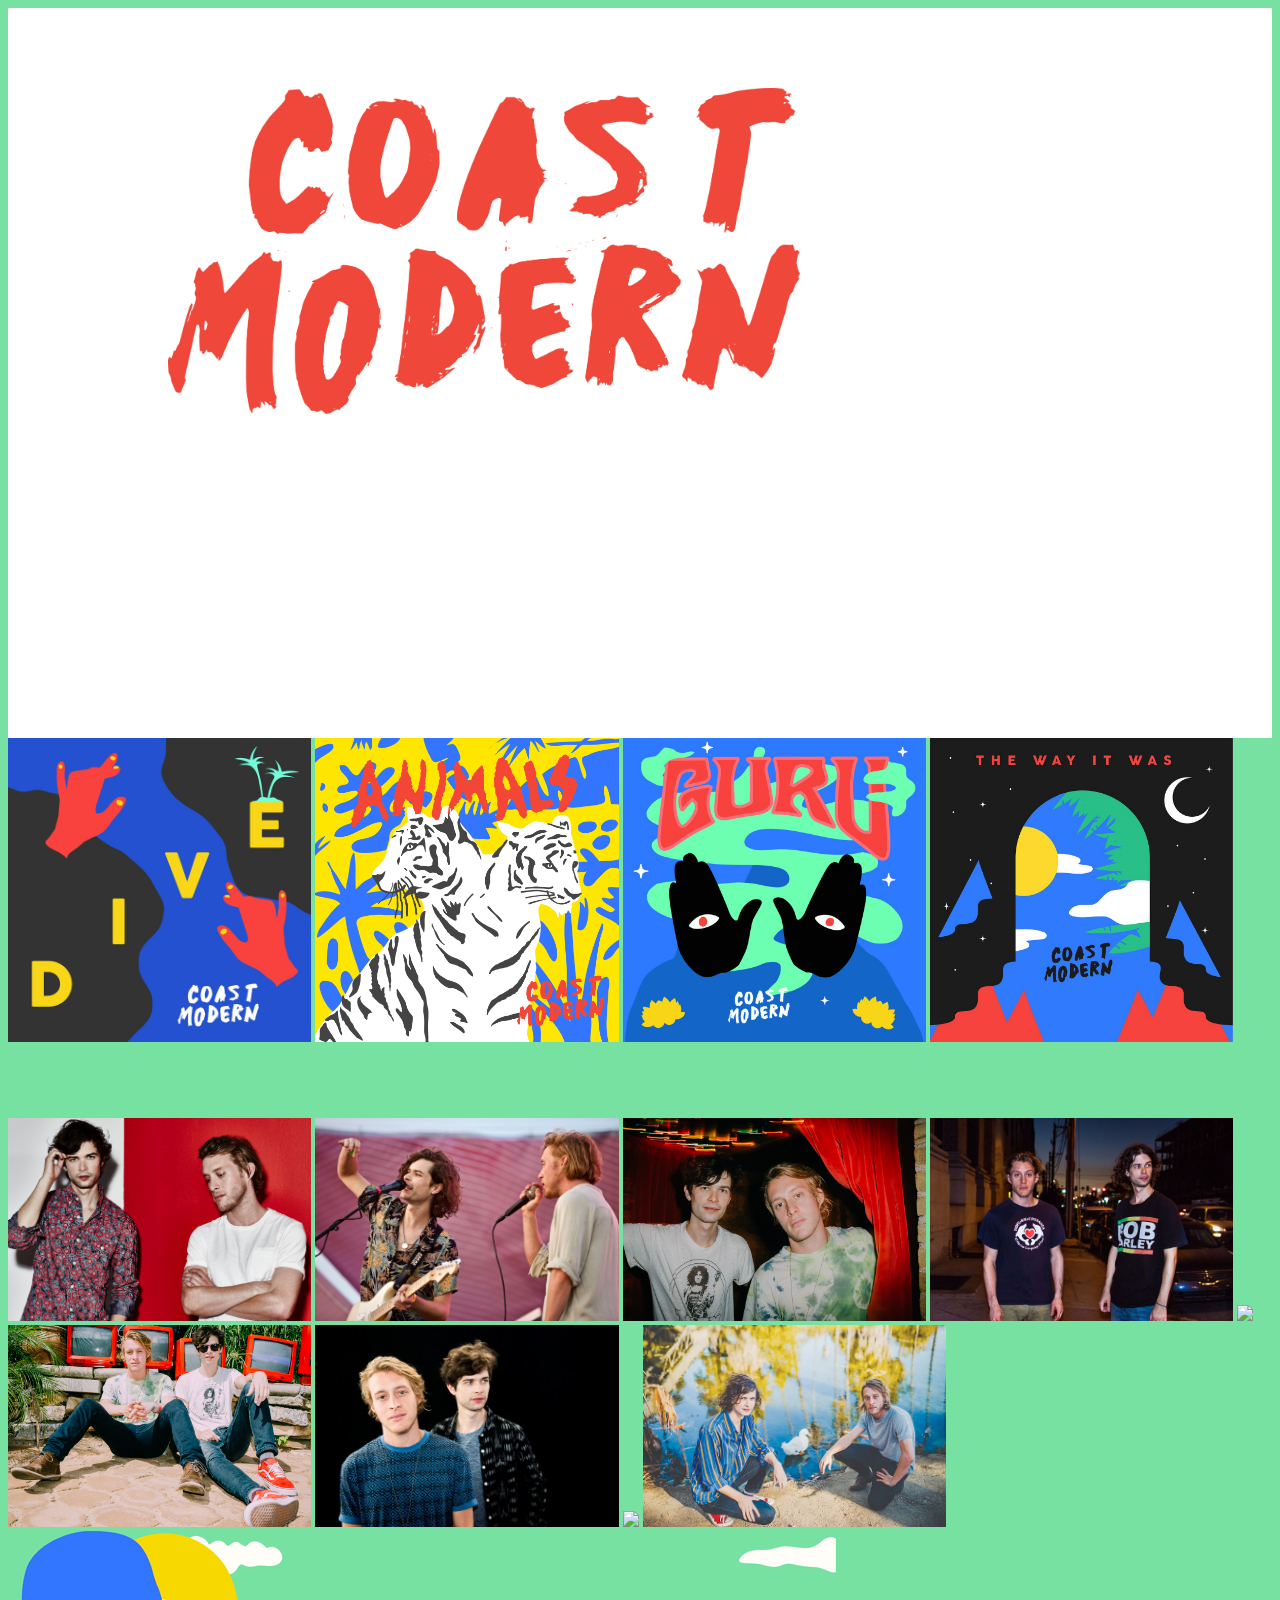
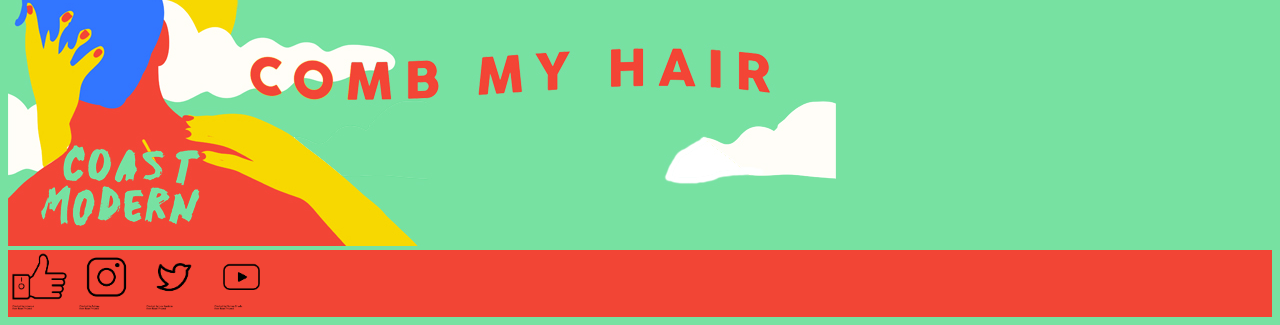
==== cm.html @ 2ae22a70 "all html and some css" ====
<!DOCTYPE html>

<html>

	<head>
	
		<title>Coast Modern</title>
		<meta id="meta" name="viewport" content="width=device-width, intital-scale=1.0"/>
		<link rel="stylesheet" text="css" href="style.css">
	</head>

	<body>
		
		<header>
			<img src="pics/cm.jpg">
			<div class="finh">	
				<a href="https://www.facebook.com/coastmodernmusic" target="_blank"><img src="pics/f.png"></a>
				<a href="https://www.instagram.com/coastmodernmusic/" target="_blank"><img src="pics/i.png"></a>
				<a href="https://twitter.com/coastmodern"><img src="pics/t.png" target="_blank"></a>
				<a href="https://www.youtube.com/channel/UClH3KeHH1ajIsBi0tVoMLUg" target="_blank"><img src="pics/y.png"></a>
			</div>
		</header>
		
		<div class="music">
			<img src="pics/10.jpeg">
			<img src="pics/4.png">
			<img src="pics/3.jpg">
			<img src="pics/5.jpg">
		</div>
		
		<br>
		<br>
		<br>
		<br>
		
		<div class="reel">
			<img src="pics/2.jpg">
			<img src="pics/6.jpg">
			<img src="pics/7.jpeg">
			<img src="pics/8.jpg">
			<img src="pics/11.jpg">
			<img src="pics/12.jpeg">
			<img src="pics/13.jpg">
			<img src="pics/14.jpg">
			<img src="pics/15.jpg">
			
		</div>
		
		<div class="promo">
			<img src="pics/9.jpg">
		</div>	
			
		<footer>
			<a href="https://www.facebook.com/coastmodernmusic" target="_blank"><img src="pics/f.png"></a>
			<a href="https://www.instagram.com/coastmodernmusic/" target="_blank"><img src="pics/i.png"></a>
			<a href="https://twitter.com/coastmodern" target="_blank"><img src="pics/t.png"></a>
			<a href="https://www.youtube.com/channel/UClH3KeHH1ajIsBi0tVoMLUg" target="_blank"><img src="pics/y.png"></a>
		</footer>
		
	</body>


</html>

<footer>
---- style.css ----
.home{
	background-color: #F24535;
}

.home img{
	display: block;
	/* 
margin-top:17em;
	margin-bottom: 17em;
 */
    margin-left: auto;
    margin-right: auto;
    max-width: 25%;
    padding:21em;
    height: auto;
}

body{
	background-color:#77E1A1;
}
header{
	background-color: white;
}

header img{
	max-width: 50%;
	padding-top: 5em;
	padding-left: 10em;
}

.finh {
	margin-left: 100em;
	margin-top: 10 em;
}

.finh img{
	max-width:10%;
	display: block;
}

.music{

}

.music img{
	max-width:24%;
	display: inline-block;
	padding:0;
}

.reel{

}

.reel img{
	max-width:24%;
	display: inline-block;
	padding:0;
}

.promo{

}

.promo img{
	max-width:100%;
	display: inline-block;
	padding:0;
}

footer{
	background-color:  #F24535;
}

footer img{
	max-width:5%;
	display: inline-block;
	padding: 10 em;
}
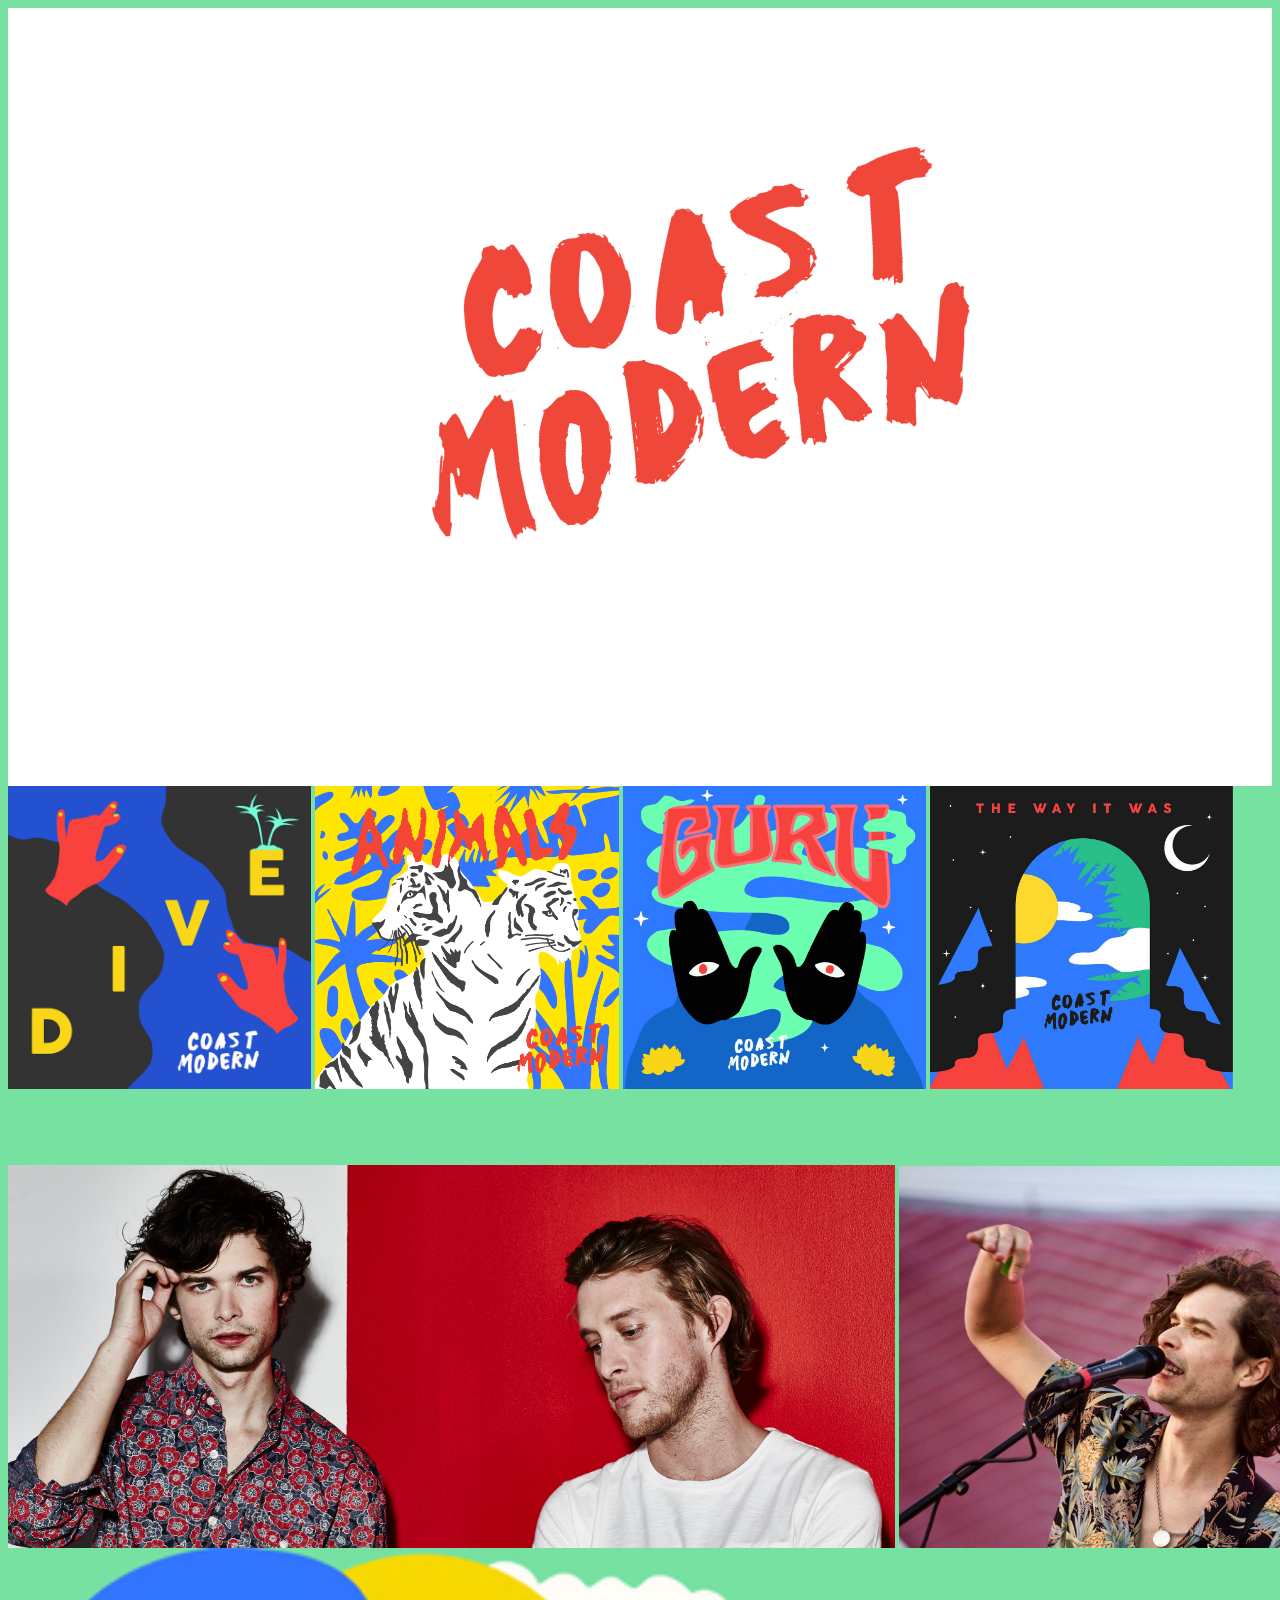
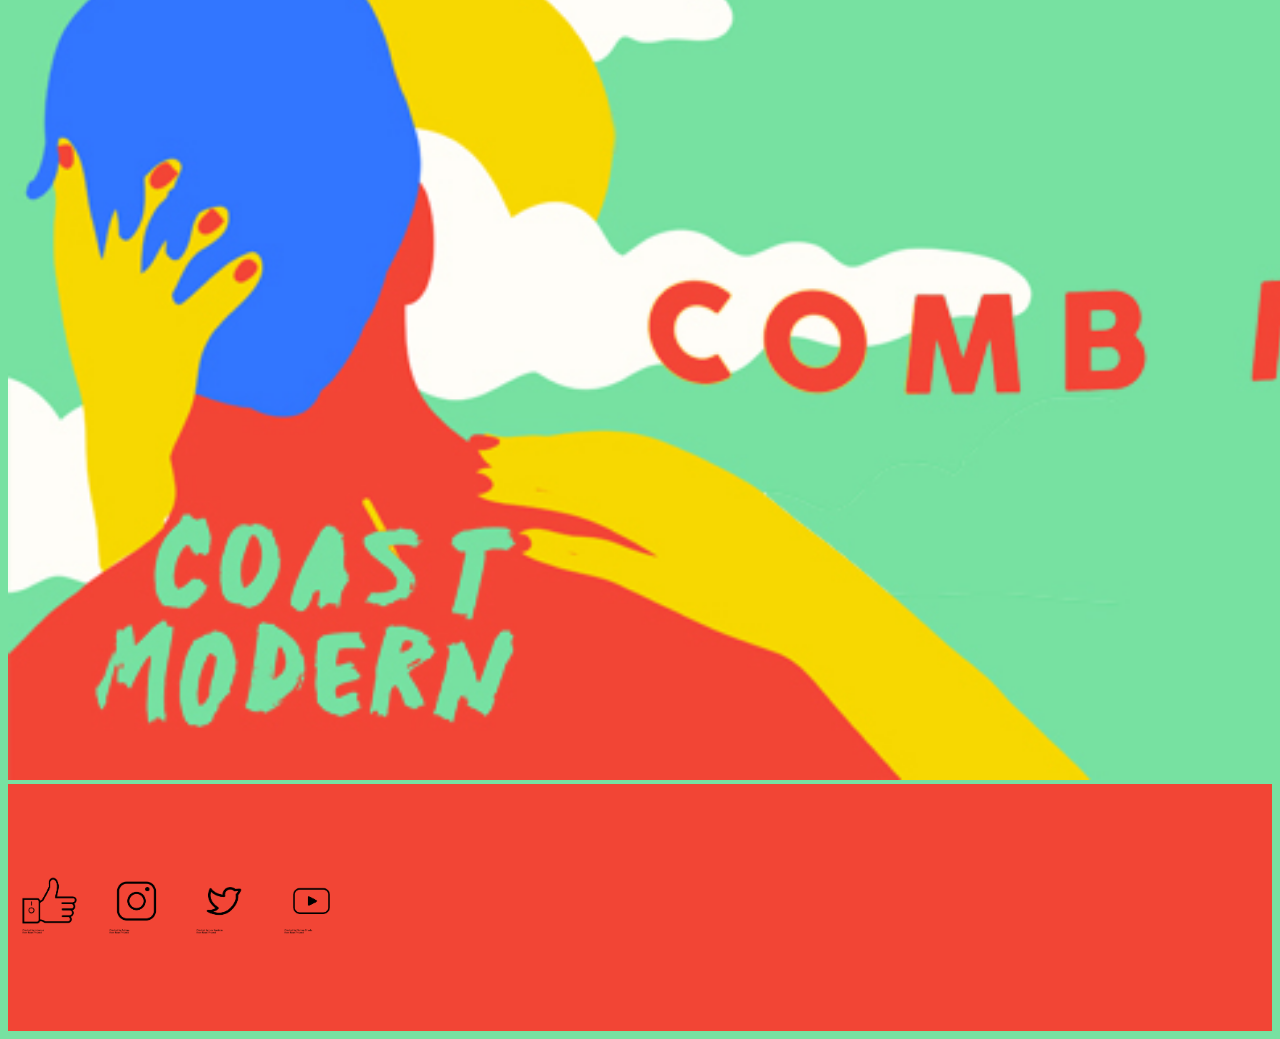
==== commit ce29892c: "developing css" ====
--- a/cm.html
+++ b/cm.html
@@ -13,12 +13,6 @@
 		
 		<header>
 			<img src="pics/cm.jpg">
-			<div class="finh">	
-				<a href="https://www.facebook.com/coastmodernmusic" target="_blank"><img src="pics/f.png"></a>
-				<a href="https://www.instagram.com/coastmodernmusic/" target="_blank"><img src="pics/i.png"></a>
-				<a href="https://twitter.com/coastmodern"><img src="pics/t.png" target="_blank"></a>
-				<a href="https://www.youtube.com/channel/UClH3KeHH1ajIsBi0tVoMLUg" target="_blank"><img src="pics/y.png"></a>
-			</div>
 		</header>
 		
 		<div class="music">
@@ -34,7 +28,7 @@
 		<br>
 		
 		<div class="reel">
-			<img src="pics/2.jpg">
+			<img class="first" src="pics/2.jpg">
 			<img src="pics/6.jpg">
 			<img src="pics/7.jpeg">
 			<img src="pics/8.jpg">
@@ -43,10 +37,13 @@
 			<img src="pics/13.jpg">
 			<img src="pics/14.jpg">
 			<img src="pics/15.jpg">
-			
+			<img src="pics/2.jpg">
+			<img src="pics/6.jpg">
+			<img src="pics/7.jpeg">
+			<img src="pics/8.jpg">
 		</div>
 		
-		<div class="promo">
+		<div class="promo" onclick="myFunction()">
 			<img src="pics/9.jpg">
 		</div>	
 			
@@ -57,6 +54,14 @@
 			<a href="https://www.youtube.com/channel/UClH3KeHH1ajIsBi0tVoMLUg" target="_blank"><img src="pics/y.png"></a>
 		</footer>
 		
+		
+		<script 
+			src="http://code.jquery.com/jquery-3.3.1.min.js"
+			integrity="sha256-FgpCb/KJQlLNfOu91ta32o/NMZxltwRo8QtmkMRdAu8="
+			crossorigin="anonymous">
+		</script>
+		<script src="script.js"></script>	
+		
 	</body>
 
 
--- a/style.css
+++ b/style.css
@@ -1,3 +1,5 @@
+{margin: 0; padding: 0;}
+
 .home{
 	background-color: #F24535;
 }
@@ -18,25 +20,20 @@
 body{
 	background-color:#77E1A1;
 }
+
 header{
 	background-color: white;
+
 }
 
 header img{
-	max-width: 50%;
-	padding-top: 5em;
-	padding-left: 10em;
+	max-width: 45%;
+	padding-top: 15em;
+	padding-left: 25em;
+	padding-bottom: 15em;
+	transform: rotate(-13deg);
 }
 
-.finh {
-	margin-left: 100em;
-	margin-top: 10 em;
-}
-
-.finh img{
-	max-width:10%;
-	display: block;
-}
 
 .music{
 
@@ -48,24 +45,92 @@
 	padding:0;
 }
 
-.reel{
-
+.reel {
+	width: 1920px;
+ 	overflow: hidden;
+ 	margin: 0;
+ 	height: 382.5px;
+ 	width: 3550px;
 }
 
 .reel img{
-	max-width:24%;
+	max-width:25%;
 	display: inline-block;
 	padding:0;
 }
 
+/*keyframe animations*/
+
+.first {
+ -webkit-animation: bannermove 30s linear infinite;
+    -moz-animation: bannermove 30s linear infinite;
+     -ms-animation: bannermove 30s linear infinite;
+      -o-animation: bannermove 30s linear infinite;
+         animation: bannermove 30s linear infinite;
+}
+ 
+@keyframes "bannermove" {
+ 0% {
+    margin-left: 0px;
+ }
+ 100% {
+    margin-left: -2125px;
+ }
+ 
+}
+ 
+@-moz-keyframes bannermove {
+ 0% {
+   margin-left: 0px;
+ }
+ 100% {
+   margin-left: -2125px;
+ }
+ 
+}
+ 
+@-webkit-keyframes "bannermove" {
+ 0% {
+   margin-left: 0px;
+ }
+ 100% {
+   margin-left: -2125px;
+ }
+ 
+}
+ 
+@-ms-keyframes "bannermove" {
+ 0% {
+   margin-left: 0px;
+ }
+ 100% {
+   margin-left: -2125px;
+ }
+ 
+}
+ 
+@-o-keyframes "bannermove" {
+ 0% {
+   margin-left: 0px;
+ }
+ 100% {
+   margin-left: -2125px;
+ }
+ 
+}
+
+/*end keyframe animation*/
+
 .promo{
-
+	margin: 0;
 }
 
 .promo img{
 	max-width:100%;
-	display: inline-block;
+	display: inline;
 	padding:0;
+	min-height: 832.5px;
+    min-width: 2188px;
 }
 
 footer{
@@ -75,5 +140,8 @@
 footer img{
 	max-width:5%;
 	display: inline-block;
-	padding: 10 em;
+	padding: 10px;
+	margin-top: 5em;
+	margin-bottom: 5em;
+	margin-left: 10 em;
 }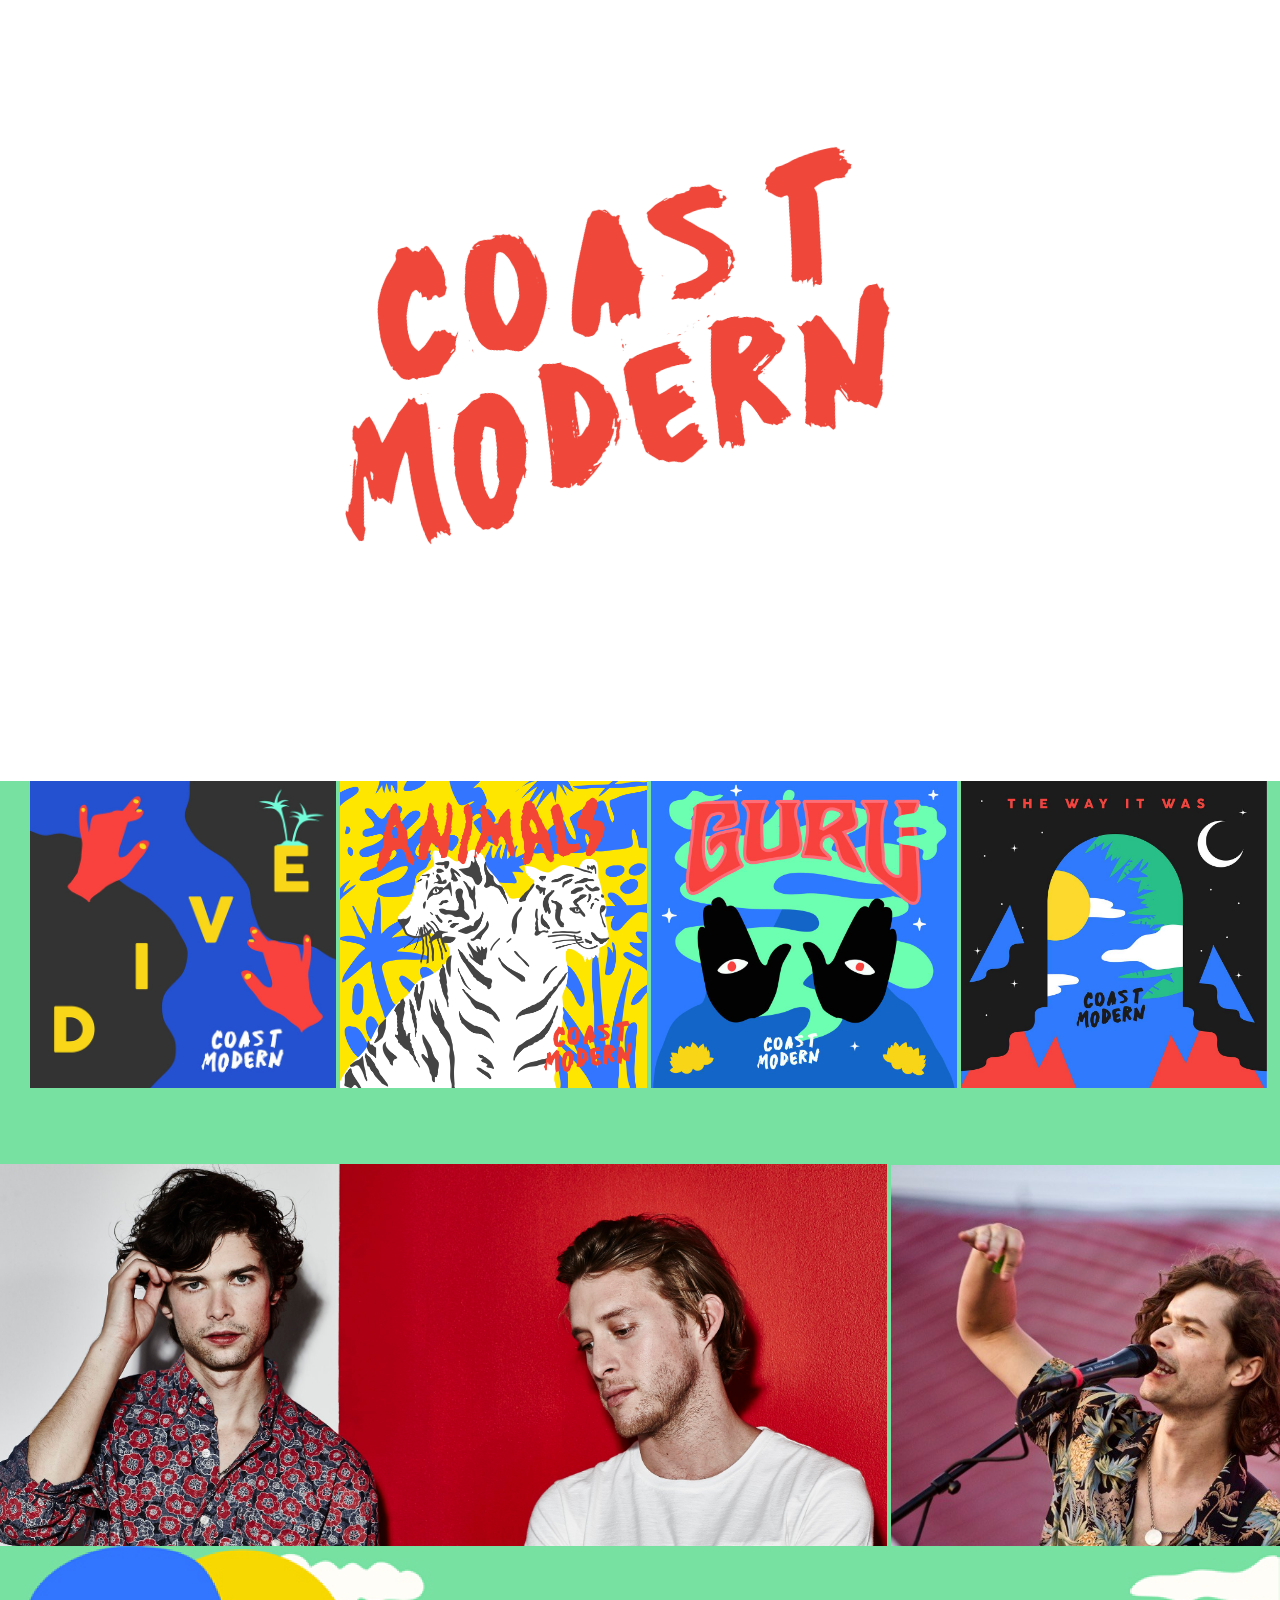
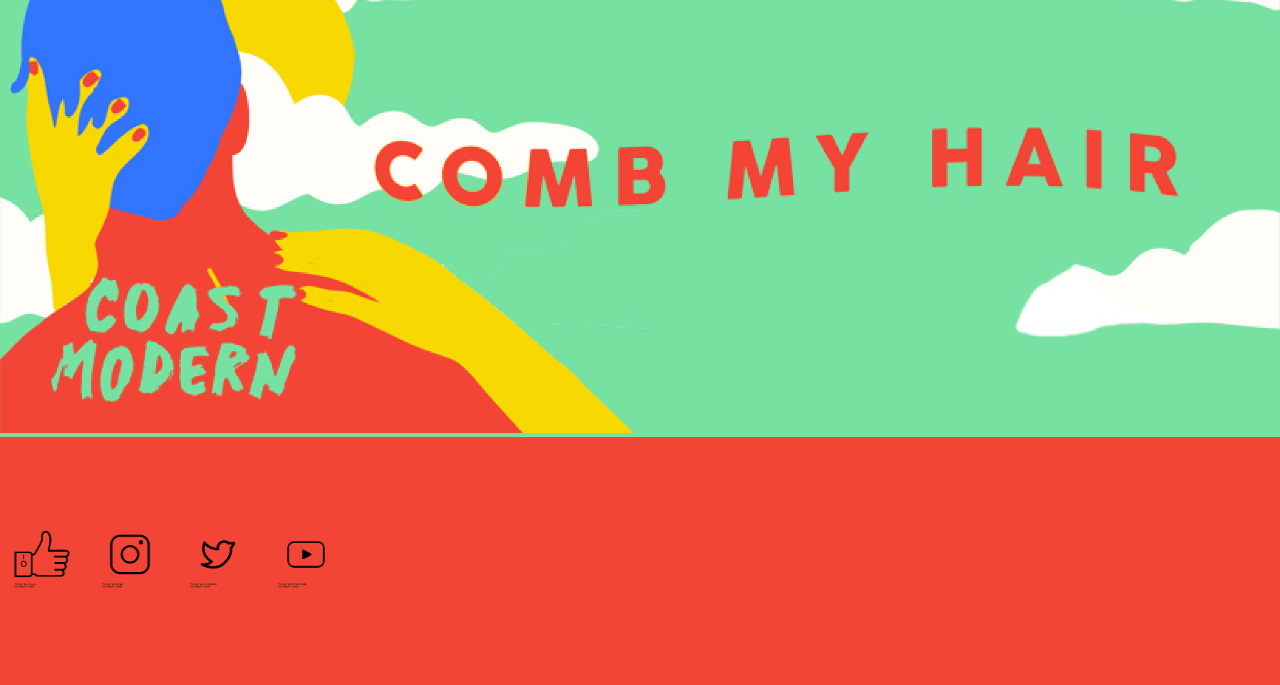
==== commit c212aaf3: "near final some jss needs to be adjusted" ====
--- a/cm.html
+++ b/cm.html
@@ -16,35 +16,35 @@
 		</header>
 		
 		<div class="music">
-			<img src="pics/10.jpeg">
-			<img src="pics/4.png">
-			<img src="pics/3.jpg">
-			<img src="pics/5.jpg">
+			<a href="pics/dive.png" title="Dive"><img src="pics/10.jpeg" alt="dive" /></a>
+			<a href="pics/animals.png" title="Animals"><img src="pics/4.png" alt="animals" /></a>
+			<a href="pics/guru.jpg" title="Guru"><img src="pics/3.jpg" alt="guru" /></a>
+			<a href="pics/twiw.jpg" title="The way it Was"><img src="pics/5.jpg" alt="the way it was" /></a>
 		</div>
 		
 		<br>
 		<br>
 		<br>
 		<br>
-		
-		<div class="reel">
-			<img class="first" src="pics/2.jpg">
-			<img src="pics/6.jpg">
-			<img src="pics/7.jpeg">
-			<img src="pics/8.jpg">
-			<img src="pics/11.jpg">
-			<img src="pics/12.jpeg">
-			<img src="pics/13.jpg">
-			<img src="pics/14.jpg">
-			<img src="pics/15.jpg">
-			<img src="pics/2.jpg">
-			<img src="pics/6.jpg">
-			<img src="pics/7.jpeg">
-			<img src="pics/8.jpg">
+		<div id="Container">
+			<div class="reel">
+				<img class="first" src="pics/2.jpg">
+				<img src="pics/6.jpg">
+				<img src="pics/7.jpeg">
+				<img src="pics/8.jpg">
+				<img src="pics/11.jpg">
+				<img src="pics/12.jpeg">
+				<img src="pics/13.jpg">
+				<img src="pics/14.jpg">
+				<img src="pics/15.jpg">
+				<img src="pics/2.jpg">
+				<img src="pics/6.jpg">
+				<img src="pics/7.jpeg">
+				<img src="pics/8.jpg">
+			</div>
 		</div>
-		
 		<div class="promo" onclick="myFunction()">
-			<img src="pics/9.jpg">
+			<a href="https://www.youtube.com/watch?v=xUQNqsO_SjM" title="Dive" target="_blank"><img src="pics/9.png"></a>
 		</div>	
 			
 		<footer>
@@ -60,7 +60,8 @@
 			integrity="sha256-FgpCb/KJQlLNfOu91ta32o/NMZxltwRo8QtmkMRdAu8="
 			crossorigin="anonymous">
 		</script>
-		<script src="script.js"></script>	
+		<script src="script.js"></script>
+		 <script src="dist/simpleLightbox.js"></script>	
 		
 	</body>
 
--- a/style.css
+++ b/style.css
@@ -19,35 +19,47 @@
 
 body{
 	background-color:#77E1A1;
+	margin: 0;
+
 }
 
 header{
 	background-color: white;
-
+	margin: 0;
+	width: 100%
 }
 
 header img{
 	max-width: 45%;
 	padding-top: 15em;
-	padding-left: 25em;
+	padding-left: 20em;
 	padding-bottom: 15em;
 	transform: rotate(-13deg);
 }
 
 
 .music{
-
+	margin: 0;
+	padding-left: 30px;
 }
 
 .music img{
-	max-width:24%;
-	display: inline-block;
+	max-width:24.5%;
+	/* display: inline-block; */
 	padding:0;
+	display: flex-inline;
+	flex-wrap: wrap;
+	justify-content: center;
+	margin:0;
+}
+#Container{
+	width: 100%
+	max-width: 800px;
+	overflow: hidden;
 }
 
 .reel {
-	width: 1920px;
- 	overflow: hidden;
+
  	margin: 0;
  	height: 382.5px;
  	width: 3550px;
@@ -55,7 +67,9 @@
 
 .reel img{
 	max-width:25%;
-	display: inline-block;
+	display: inline-flex; 
+	flex-wrap: wrap;
+	justify-content: space-evenly;
 	padding:0;
 }
 
@@ -119,18 +133,21 @@
  
 }
 
+
 /*end keyframe animation*/
 
 .promo{
 	margin: 0;
+	padding-bottom: 0;
 }
 
 .promo img{
 	max-width:100%;
-	display: inline;
+	display: flex-inline;
+	flex-wrap: wrap;
+	justify-content: center;
 	padding:0;
-	min-height: 832.5px;
-    min-width: 2188px;
+
 }
 
 footer{
